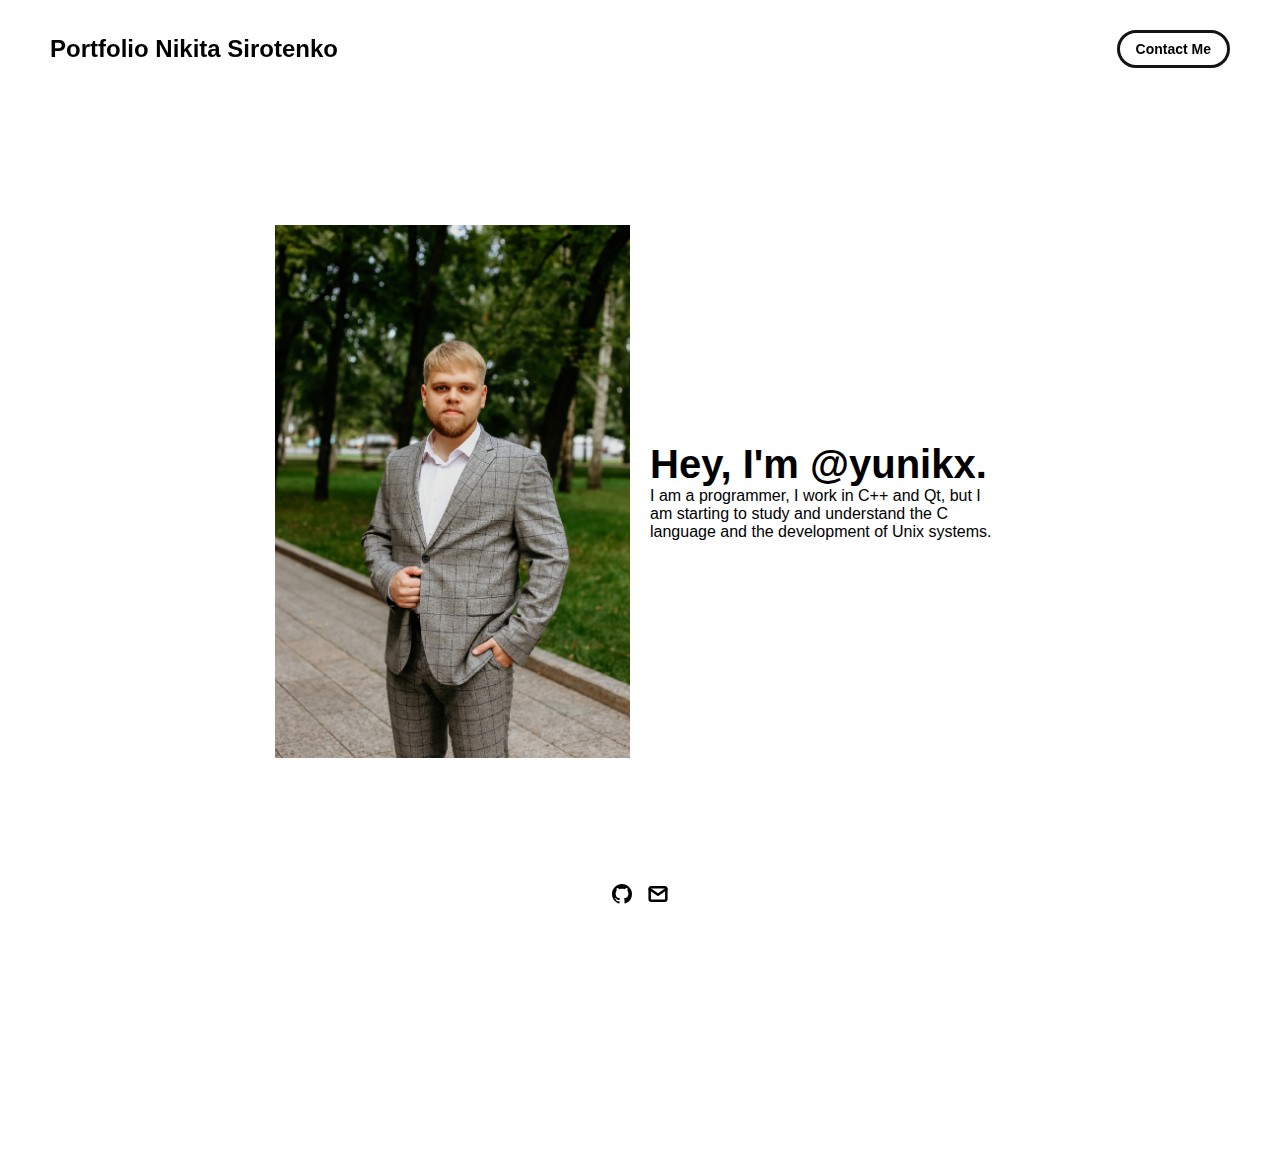
==== index.html @ 9ec6f8a0 "Init" ====
<!DOCTYPE html>
<html lang="en">
	<head>
		<meta charset="utf-8">

    <!-- 
      TODO

      Upload your Unemployable (or whatever photo you like) to the assets/images folder
      and change the name of the image below to match the uploaded one

      Change the title in the <title> tag to whatever you would like the title of your portfolio to be

      This should be the same across all pages.
     -->
    <link rel="icon" href="./assets/images/myimg.jpg" />
		<title>Unemployables Portfolio</title>
    <meta name="description" content="A portfolio template for the Unemployables community.">
    <meta name="viewport" content="width=device-width, initial-scale=1" />

		<link rel="stylesheet" href="./css/layout.css">
    <link rel="stylesheet" href="./css/typography.css">
    <link rel="stylesheet" href="./css/utilities.css">

		<script defer src="./js/script.js"></script>
	</head>
	<body>
    <!-- NAVBAR -->
    <div class="navbar">
      <a class="nav-title-link" href="./index.html">
        <!-- TODO - Change the "Portfolio Title" to whatever you want displayed in the top left -->
        <span class="nav-title">Portfolio Nikita Sirotenko</span>
         <!-- TODO - Change the email after 'mailto:' to your email address for contact -->
        <a class="button" href="mailto:whitevans.eth@gmail.com">
          <span class="button-text">Contact Me</span>
        </a>
      </a>
    </div>

    <!-- MAIN PAGE CONTENT -->
    <div id="main-content">

      <!-- PORTFOLIO HEADER -->
      <div id="portfolio-header">
        <div id="portfolio-header-image-container">
          <!-- 
            TODO

            - Change the img "src" attribute to point to the Unemployable image you uploaded (or whatever image).
            - Change the number to point to your Unemployable & replace the OpenSea link with your own
            - If you aren't using an Unemployable as your image, remove the entire "a" element
          -->
          <img src="./assets/images/myimg.jpg" class="portfolio-header-image">
        </div>

          <!-- 
            TODO

            - Change the main-title to whatver you want
            - Change the body-text after that to a quick introduction to what you do
            - Edit the button text if you feel like it. It will link to the projects section below.
          -->
        <div id="portfolio-header-text-container">
            <div class="header-text">
              <span class="main-title">Hey, I'm @yunikx.</span>
              <div class="body-text">I am a programmer, I work in C++ and Qt, but I am starting to study and understand the C language and the development of Unix systems.</div>
            </div>

            <!--
            <a class="button" id="my-work-link">
              <span class="button-text">Check out my projects</span> 
              <image src="./assets/icons/arrow-right.svg" class="right-arrow-icon"/>
            </a>

            -->
        </div>
      </div>

      <!-- ABOUT SECTION -->
      <!-- 
        TODO

        - Change the subheader-text to whatever header you want
        - Add paragraphs using the <div class="body-text"></div> elements in the "about-section-content"
      
      <div id="about-section">
        <span class="subheader-text">My Background / About Me</span>
        <div class="about-section-content">
          <div class="body-text">Lorem ipsum dolor sit amet, consectetur adipiscing elit, sed do eiusmod tempor incididunt ut labore et dolore magna aliqua. Tristique risus nec feugiat in fermentum. Sed id semper risus in hendrerit gravida. Placerat duis ultricies lacus sed. Id neque aliquam vestibulum morbi blandit cursus risus. Elit pellentesque habitant morbi tristique senectus et netus et. Elementum tempus egestas sed sed risus pretium quam. Nibh ipsum consequat nisl vel pretium lectus quam id leo. Vitae congue mauris rhoncus aenean vel elit.</div>
          <div class="body-text">Vitae justo eget magna fermentum. Imperdiet nulla malesuada pellentesque elit eget gravida. Aliquet nec ullamcorper sit amet. Aliquet sagittis id consectetur purus. Ac tortor dignissim convallis aenean. Enim neque volutpat ac tincidunt vitae. Lobortis feugiat vivamus at augue. Platea dictumst vestibulum rhoncus est pellentesque elit ullamcorper. Viverra orci sagittis eu volutpat. Massa tincidunt nunc pulvinar sapien et ligula. Donec enim diam vulputate ut.</div>
        </div>
      </div>   -->

      <!-- PROJECTS / MY WORK SECTION -->
      <div id="my-work-section">
        <!-- TODO - Change the subheader-text to whatever you want the Projects section header to say 
        <span class="subheader-text">My Work / My Projects</span>   -->

        <div class="projects-container">
          <!-- 
            TODO

            This is where the project cards live. Here's a base level project card for you to copy:
            <div class="project-card">
              <img src="./assets/images/IMAGE_NAME" class="project-image">
              <div class="project-card-text-container">
                <div class="subheader-text project-title">PROJECT_NAME</div>
                <div class="body-text project-card-text">SMALL_PROJECT_DESCRIPTION</div>
              </div>
              <a class="button" href="./project-pages/PROJECT_PAGE_NAME.html">
                <span class="button-text">Read More</span>
                <image src="./assets/icons/arrow-right.svg" class="right-arrow-icon"/>
              </a>
            </div>

            - To add a project to the this area, copy the above, paste it below this comment, and change the following:
                - IMAGE_NAME: the name of the image file in assets/images
                - PROJECT_NAME: the name of the project (keep it short, it only shows 1 line)
                - SMALL_PROJECT_DESCRIPTION: a quick project description (max 4 lines)
                - PROJECT_PAGE_NAME.html: the html filename for the project (must be in project-pages folder)
          
          <div class="project-card">
            <img src="./assets/images/desktop.jpeg" class="project-image">
            <div class="project-card-text-container">
              <div class="subheader-text project-title">Project Name</div>
              <div class="body-text project-card-text">Elit pellentesque habitant morbi tristique senectus et netus et. Elementum tempus egestas sed sed risus pretium quam. Nibh ipsum consequat nisl vel pretium</div>
            </div>
            <a class="button" href="./project-pages/project-template.html">
              <span class="button-text">Read More</span>
              <image src="./assets/icons/arrow-right.svg" class="right-arrow-icon"/>
            </a>
          </div>
          <div class="project-card">
            <img src="./assets/images/code.jpeg" class="project-image">
            <div class="project-card-text-container">
              <div class="subheader-text project-title">Project Name</div>
              <div class="body-text project-card-text">Elit pellentesque habitant morbi tristique senectus et netus et. Elementum tempus egestas sed sed risus pretium quam. Nibh ipsum consequat nisl vel pretium</div>
            </div>
            <a class="button" href="./project-pages/project-template.html">
              <span class="button-text">Read More</span>
              <image src="./assets/icons/arrow-right.svg" class="right-arrow-icon"/>
            </a>
          </div>
          <div class="project-card">
            <img src="./assets/images/sketchbook.jpeg" class="project-image">
            <div class="project-card-text-container">
              <div class="subheader-text project-title">Super Long Project Name That Should be Hidden</div>
              <div class="body-text project-card-text">Elit pellentesque habitant morbi tristique senectus et netus et. Elementum tempus egestas sed sed risus pretium quam. Nibh ipsum consequat nisl vel pretium</div>
            </div>
            <a class="button" href="./project-pages/project-template.html">
              <span class="button-text">Read More</span>
              <image src="./assets/icons/arrow-right.svg" class="right-arrow-icon"/>
            </a>
          </div>
        </div>
      </div>
    </div>

    -->

    <!-- FOOTER -->
    <div id="footer">
      <!-- 
        TODO - Change href to your Instagram account (can also delete entire "a" element if no Instagram) 

        This should be the same across all pages.
      -->
      <a class="icon-link" href="https://github.com/yunikx">
        <image src="./assets/icons/github.svg" class="footer-icon"/>
      </a>
      
      <a class="icon-link" href="mailto:cppnik.sirotenko@yandex.ru">
        <image src="./assets/icons/mail.svg" class="footer-icon"/>
      </a>
    </div>

	</body>
</html>
---- css/layout.css ----
* {
  box-sizing: border-box;
}

html {
  text-size-adjust: none;
  -webkit-text-size-adjust: none;
  -moz-text-size-adjust: none;
  -ms-text-size-adjust: none;
}

body {
  margin: 0;
  -webkit-font-smoothing: antialiased;
  -moz-osx-font-smoothing: grayscale;
}




/* Main Page Layout */

#main-content {
  margin: 225px 425px;
  display: flex;
  flex-direction: column;
  gap: 96px;
}




/* Portfolio Header */

#portfolio-header {
  display: flex;
  gap: 20px;
  align-items: center;
}

#portfolio-header-image-container {
  display: flex;
  flex-direction: column;
  gap: 10px;
  flex-basis: 50%;
}

.portfolio-header-image {
  width: 100%;
  height: auto;
}

#portfolio-header-text-container {
  display: flex;
  flex-direction: column;
  gap: 34px;
  flex-basis: 50%;
}




/* About Section */

#about-section {
  display: flex;
  flex-direction: column;
  gap: 16px;
}

.about-section-content {
  display: flex;
  flex-direction: column;
  gap: 34px;
}




/* Project Section */

#my-work-section {
  display: flex;
  flex-direction: column;
  gap: 16px;
}

.projects-container {
  display: flex;
  gap: 34px 16px;
  flex-wrap: wrap;
}

    /* Project Cards */

    .project-card {
      max-width: calc((100% - 32px) / 3);
      display: flex;
      flex-direction: column;
      gap: 34px;
    }

    .project-card-text-container {
      flex-direction: column;
      display: flex;
      gap: 16px
    }

    .project-image {
      width: 100%;
      height: 200px;
      object-fit: cover;
      object-position: center;
    }




/* Project Pages */

#project-header {
  display: flex;
  flex-direction: column;
  gap: 16px;
}

.project-header-image {
  width: 100%;
  height: auto;
}

#project-details {
  display: flex;
  flex-direction: column;
  gap: 16px;
}

.project-details-content {
  display: flex;
  flex-direction: column;
  gap: 34px;
}

    /* Project Gallery */

    #project-gallery {
      display: flex;
      flex-direction: column;
      gap: 16px;
    }

    .project-gallery-content {
      display: flex;
      flex-wrap: wrap;
      gap: 34px 16px;
    }

    .gallery-image-container {
      width: 100%;
      display: flex;
      flex-direction: column;
      gap: 10px;
    }

    .gallery-image-container.half-width {
      width: calc((100% - 16px) / 2);
    }

    .gallery-image {
      width: 100%;
      height: auto;
    }


/* Extra Extra large devices (large laptops and desktops, 1200px and below) */
@media only screen and (max-width: 1600px) {
  #main-content {
    margin: 225px 275px;
  }
}

/* Extra large devices (large laptops and desktops, 1200px and below) */
@media only screen and (max-width: 1200px) {
  #main-content {
    margin: 225px 175px;
  }
}

/* Large devices (laptops/desktops, 1000px and below) */
@media only screen and (max-width: 1000px) {
  #main-content {
    margin: 225px 75px;
  }
}

/* Small devices (portrait tablets and large phones, 800px and below) */
@media only screen and (max-width: 800px) {
  #main-content {
    margin: 150px 50px;
  }

  #portfolio-header {
    flex-direction: column;
  }

  .project-card {
    max-width: calc((100% - 16px) / 2);
  }
}

/* Small devices (portrait tablets and large phones, 600px and below) */
@media only screen and (max-width: 600px) {
  #main-content {
    margin: 125px 20px;
  }

  .project-card {
    max-width: 100%;
  }
}
---- css/typography.css ----
body {
  font-family: "Helvetica Neue", Helvetica, Arial, sans-serif;
}

.nav-title {
  font-weight: 700;
  font-size: 24px;
}

.button-text {
  font-size: 14px;
  font-weight: 700;
}

.image-caption {
  font-size: 14px;
  font-weight: 500;
}

.main-title {
  font-size: 40px;
  font-weight: 700;
}

.subheader-text {
  font-size: 20px;
  font-weight: 700;
}

.body-text {
  font-size: 16px;
  font-weight: 500;
}

.project-card-text {
  overflow: hidden;
  text-overflow: ellipsis;
  display: -webkit-box;
  -webkit-line-clamp: 4;
  -webkit-box-orient: vertical;
}

.project-title {
  overflow: hidden;
  text-overflow: ellipsis;
  display: -webkit-box;
  -webkit-line-clamp: 1;
  -webkit-box-orient: vertical;
}
---- css/utilities.css ----
/* Icons */

.right-arrow-icon {
  width: 16px;
  height: 16px;
  margin-top: 1px;
}

.footer-icon {
  width: 20px;
  height: 20px;
}

a.icon-link {
  transition: transform 200ms ease-in-out;
}

a.icon-link:hover {
  cursor: pointer;
  stroke-width: 5;
  margin: 0;
  transform: rotate(15deg);
}


/* Navbar Styling */

.navbar {
  width: 100%;
  padding: 30px 50px;
  display: flex;
  justify-content: space-between;
  align-items: center;
  position: fixed;
  top: 0;
  left: 0;
}

.nav-title-link {
  color: black;
  text-decoration: none;
}

.nav-title-link:hover {
  text-decoration: underline;
}

/* Small devices (portrait tablets and large phones, 800px and below) */
@media only screen and (max-width: 800px) {
  .navbar {
    padding: 20px 20px;
    background-color: white
  }
}


/* Button Styling */

a.button {
  padding: 8px 16px;
  border: 3px solid #141414;
  border-radius: 50px;
  color: black;
  text-decoration: none;
  width: fit-content;
  display: flex;
  gap: 5px;
  align-items: center;
}

a.button:hover {
  text-decoration: underline;
  text-decoration-thickness: 2px;
  cursor: pointer;
}


/* Footer Styling */

#footer {
  width: 100%;
  display: flex;
  padding: 30px 50px;
  justify-content: center;
  align-items: center;
  gap: 16px;
}

/* Link Styling */
a.no-underline {
  text-decoration: none;
  color: black
}

a.no-underline:hover {
  text-decoration: underline;
  cursor: pointer;
}

/* Small devices (portrait tablets and large phones, 800px and below) */
@media only screen and (max-width: 800px) {
  #footer {
    padding: 20px 20px;
  }
}
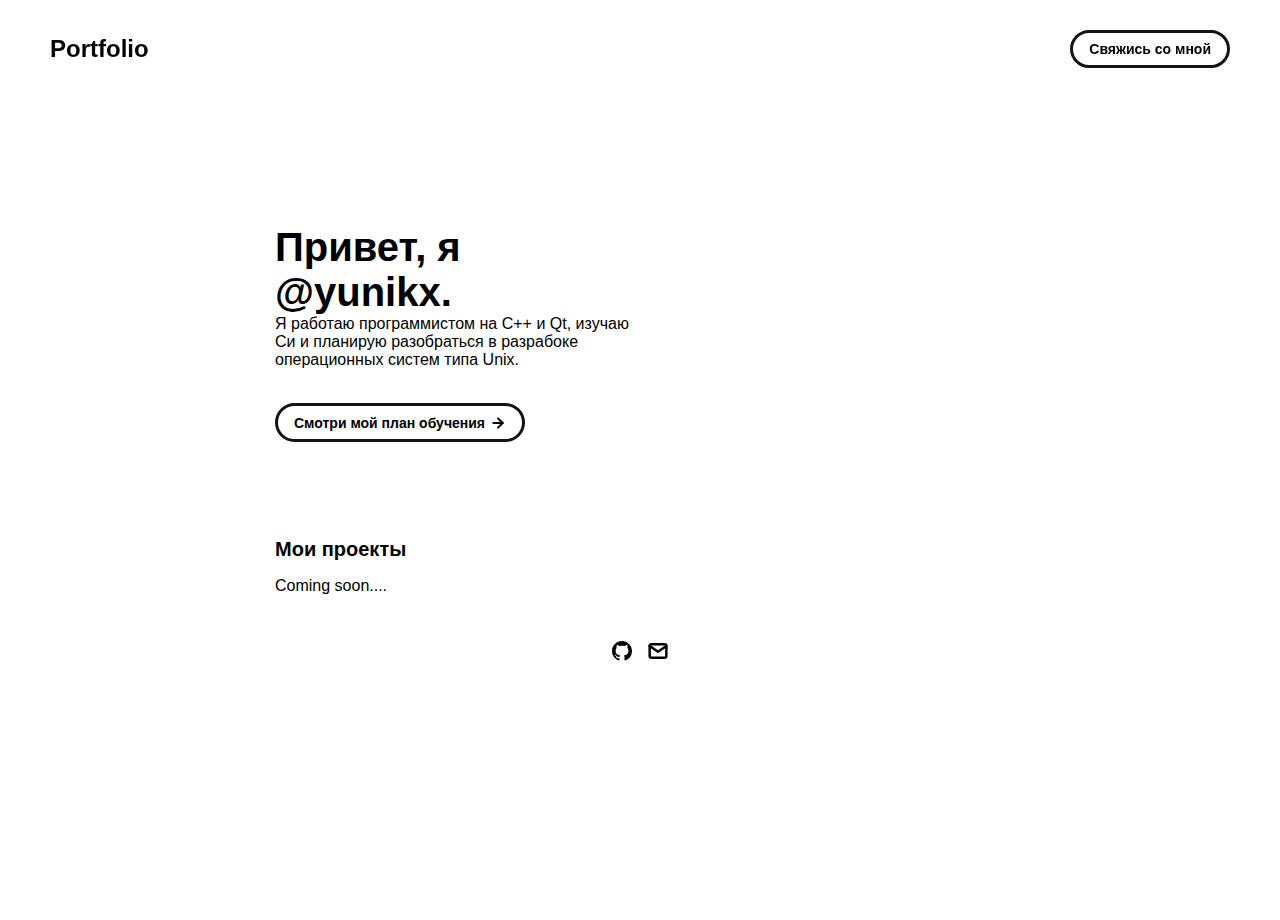
==== commit a38181d1: "Обновил план обучения" ====
--- a/index.html
+++ b/index.html
@@ -14,7 +14,7 @@
       This should be the same across all pages.
      -->
     <link rel="icon" href="./assets/images/myimg.jpg" />
-		<title>Unemployables Portfolio</title>
+		<title>Nikita's Sirotenko Portfolio</title>
     <meta name="description" content="A portfolio template for the Unemployables community.">
     <meta name="viewport" content="width=device-width, initial-scale=1" />
 
@@ -29,10 +29,10 @@
     <div class="navbar">
       <a class="nav-title-link" href="./index.html">
         <!-- TODO - Change the "Portfolio Title" to whatever you want displayed in the top left -->
-        <span class="nav-title">Portfolio Nikita Sirotenko</span>
+        <span class="nav-title">Portfolio</span>
          <!-- TODO - Change the email after 'mailto:' to your email address for contact -->
-        <a class="button" href="mailto:whitevans.eth@gmail.com">
-          <span class="button-text">Contact Me</span>
+        <a class="button" href="mailto:cppnik.sirotenko@yandex.ru">
+          <span class="button-text">Свяжись со мной</span>
         </a>
       </a>
     </div>
@@ -42,16 +42,6 @@
 
       <!-- PORTFOLIO HEADER -->
       <div id="portfolio-header">
-        <div id="portfolio-header-image-container">
-          <!-- 
-            TODO
-
-            - Change the img "src" attribute to point to the Unemployable image you uploaded (or whatever image).
-            - Change the number to point to your Unemployable & replace the OpenSea link with your own
-            - If you aren't using an Unemployable as your image, remove the entire "a" element
-          -->
-          <img src="./assets/images/myimg.jpg" class="portfolio-header-image">
-        </div>
 
           <!-- 
             TODO
@@ -62,17 +52,14 @@
           -->
         <div id="portfolio-header-text-container">
             <div class="header-text">
-              <span class="main-title">Hey, I'm @yunikx.</span>
-              <div class="body-text">I am a programmer, I work in C++ and Qt, but I am starting to study and understand the C language and the development of Unix systems.</div>
+              <span class="main-title">Привет, я @yunikx.</span>
+              <div class="body-text">Я работаю программистом на С++ и Qt, изучаю Си и планирую разобраться в разрабоке операционных систем типа Unix.</div>
             </div>
 
-            <!--
-            <a class="button" id="my-work-link">
-              <span class="button-text">Check out my projects</span> 
+            <a class="button" href="./project-pages/study.html">
+              <span class="button-text">Смотри мой план обучения</span> 
               <image src="./assets/icons/arrow-right.svg" class="right-arrow-icon"/>
             </a>
-
-            -->
         </div>
       </div>
 
@@ -93,8 +80,9 @@
 
       <!-- PROJECTS / MY WORK SECTION -->
       <div id="my-work-section">
-        <!-- TODO - Change the subheader-text to whatever you want the Projects section header to say 
-        <span class="subheader-text">My Work / My Projects</span>   -->
+        <!-- TODO - Change the subheader-text to whatever you want the Projects section header to say   -->
+        <span class="subheader-text">Мои проекты</span> 
+        <div class="body-text">Coming soon....</div>
 
         <div class="projects-container">
           <!-- 
--- a/css/layout.css
+++ b/css/layout.css
@@ -27,6 +27,56 @@
   gap: 96px;
 }
 
+/* Plan Container */
+.plan-container {
+  max-width: 600px;
+  margin: 0 auto;
+  padding: 20px;
+  background-color: #ffffff;
+  box-shadow: 0 4px 10px rgba(0, 0, 0, 0.1);
+  border-radius: 8px;
+}
+
+.plan-container h2 {
+  text-align: center;
+  color: #333;
+  margin-bottom: 20px;
+}
+
+.plan-container ul {
+  padding: 0;
+  list-style-type: none;
+}
+
+.plan-container li {
+  background: #f1f1f1;
+  margin: 10px 0;
+  padding: 10px 15px;
+  border-radius: 4px;
+  transition: 0.3s;
+}
+
+.plan-container li:hover {
+  background: #e9ffe5;
+}
+
+.plan-container li span {
+  font-weight: bold;
+  color: #4caf50;
+}
+
+.passed {
+  border-left: 5px solid #4caf50;
+}
+
+.not-passed {
+  border-left: 5px solid #af4c4c;
+}
+
+.in-process {
+  border-left: 5px solid #afa84c;
+}
+
 
 
 
@@ -94,7 +144,7 @@
     /* Project Cards */
 
     .project-card {
-      max-width: calc((100% - 32px) / 3);
+      max-width: calc((100% - 32px) / 2);
       display: flex;
       flex-direction: column;
       gap: 34px;
